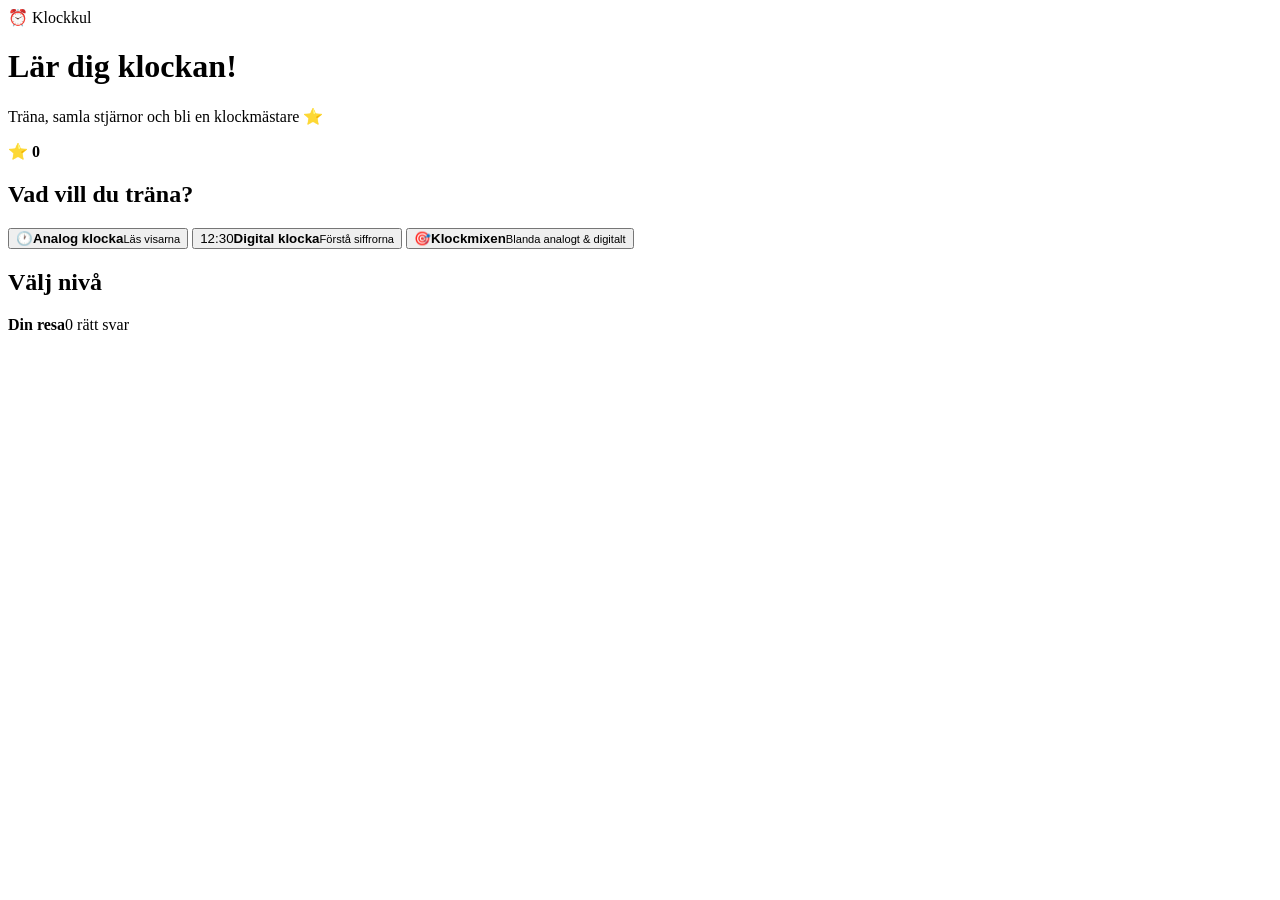
==== index.html @ 9bfde8e9 "Build first version of Lär dig klockan" ====
<!doctype html>
<html lang="sv"><head><meta charset="UTF-8"/><meta name="viewport" content="width=device-width,initial-scale=1.0"/><meta name="theme-color" content="#6c5ce7"/><title>Lär dig klockan</title><link rel="stylesheet" href="style.css"></head>
<body><main class="app">
<header><div><span class="pill">⏰ Klockkul</span><h1>Lär dig klockan!</h1><p>Träna, samla stjärnor och bli en klockmästare ⭐</p></div><div class="score">⭐ <b id="stars">0</b></div></header>
<section id="home">
<h2>Vad vill du träna?</h2><div class="cards">
<button class="mode" data-mode="analog"><span>🕐</span><b>Analog klocka</b><small>Läs visarna</small></button>
<button class="mode" data-mode="digital"><span>12:30</span><b>Digital klocka</b><small>Förstå siffrorna</small></button>
<button class="mode" data-mode="mix"><span>🎯</span><b>Klockmixen</b><small>Blanda analogt & digitalt</small></button>
</div>
<h2>Välj nivå</h2><div class="levels" id="levels"></div>
<div class="progress"><div><b>Din resa</b><span id="progressText">0 rätt svar</span></div><div class="bar"><i id="bar"></i></div></div>
</section>
<section id="game" hidden><button class="back" id="back">← Tillbaka</button><div class="gamecard"><div class="gamehead"><span id="levelName"></span><span>⭐ <b id="gameStars">0</b></span></div><h2 id="question">Vad är klockan?</h2><div id="clockArea"></div><div id="answers" class="answers"></div><p id="feedback" class="feedback"></p><button id="next" class="next" hidden>Nästa →</button></div></section>
</main><script src="app.js"></script></body></html>
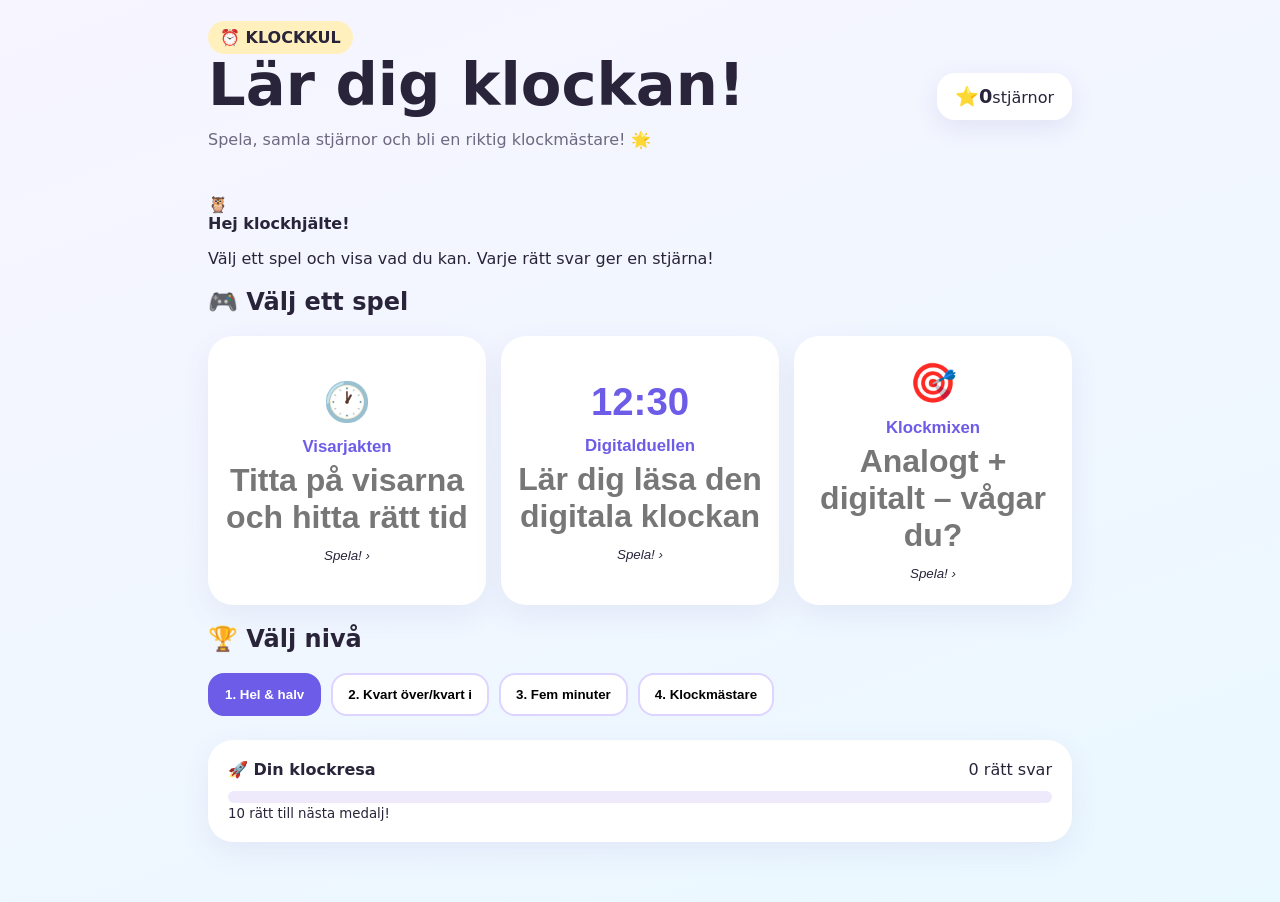
==== commit 4b038da5: "Make Klockkul more playful and child-friendly" ====
--- a/index.html
+++ b/index.html
@@ -1,15 +1,18 @@
 <!doctype html>
-<html lang="sv"><head><meta charset="UTF-8"/><meta name="viewport" content="width=device-width,initial-scale=1.0"/><meta name="theme-color" content="#6c5ce7"/><title>Lär dig klockan</title><link rel="stylesheet" href="style.css"></head>
-<body><main class="app">
-<header><div><span class="pill">⏰ Klockkul</span><h1>Lär dig klockan!</h1><p>Träna, samla stjärnor och bli en klockmästare ⭐</p></div><div class="score">⭐ <b id="stars">0</b></div></header>
+<html lang="sv"><head><meta charset="UTF-8"/><meta name="viewport" content="width=device-width,initial-scale=1.0"/><meta name="theme-color" content="#7458e8"/><title>Klockkul – Lär dig klockan</title><link rel="stylesheet" href="style.css"></head>
+<body>
+<div id="confetti" aria-hidden="true"></div>
+<main class="app">
+<header><div><span class="pill">⏰ KLOCKKUL</span><h1>Lär dig klockan!</h1><p>Spela, samla stjärnor och bli en riktig klockmästare! 🌟</p></div><div class="score" title="Dina stjärnor"><span>⭐</span><b id="stars">0</b><small>stjärnor</small></div></header>
 <section id="home">
-<h2>Vad vill du träna?</h2><div class="cards">
-<button class="mode" data-mode="analog"><span>🕐</span><b>Analog klocka</b><small>Läs visarna</small></button>
-<button class="mode" data-mode="digital"><span>12:30</span><b>Digital klocka</b><small>Förstå siffrorna</small></button>
-<button class="mode" data-mode="mix"><span>🎯</span><b>Klockmixen</b><small>Blanda analogt & digitalt</small></button>
+<div class="hero"><div class="mascot">🦉</div><div><b>Hej klockhjälte!</b><p>Välj ett spel och visa vad du kan. Varje rätt svar ger en stjärna!</p></div></div>
+<h2>🎮 Välj ett spel</h2><div class="cards">
+<button class="mode analog-card" data-mode="analog"><span class="modeIcon">🕐</span><span class="modeCopy"><b>Visarjakten</b><small>Titta på visarna och hitta rätt tid</small></span><em>Spela! ›</em></button>
+<button class="mode digital-card" data-mode="digital"><span class="digitalIcon">12:30</span><span class="modeCopy"><b>Digitalduellen</b><small>Lär dig läsa den digitala klockan</small></span><em>Spela! ›</em></button>
+<button class="mode mix-card" data-mode="mix"><span class="modeIcon">🎯</span><span class="modeCopy"><b>Klockmixen</b><small>Analogt + digitalt – vågar du?</small></span><em>Spela! ›</em></button>
 </div>
-<h2>Välj nivå</h2><div class="levels" id="levels"></div>
-<div class="progress"><div><b>Din resa</b><span id="progressText">0 rätt svar</span></div><div class="bar"><i id="bar"></i></div></div>
+<h2>🏆 Välj nivå</h2><div class="levels" id="levels"></div>
+<div class="progress"><div><b>🚀 Din klockresa</b><span id="progressText">0 rätt svar</span></div><div class="bar"><i id="bar"></i></div><small id="journeyHint">10 rätt till nästa medalj!</small></div>
 </section>
-<section id="game" hidden><button class="back" id="back">← Tillbaka</button><div class="gamecard"><div class="gamehead"><span id="levelName"></span><span>⭐ <b id="gameStars">0</b></span></div><h2 id="question">Vad är klockan?</h2><div id="clockArea"></div><div id="answers" class="answers"></div><p id="feedback" class="feedback"></p><button id="next" class="next" hidden>Nästa →</button></div></section>
+<section id="game" hidden><button class="back" id="back">← Hem</button><div class="gamecard"><div class="gamehead"><span id="levelName"></span><span class="streak">🔥 <b id="streak">0</b></span><span>⭐ <b id="gameStars">0</b></span></div><div id="mascotGame" class="mascot gameMascot">🦉</div><h2 id="question">Vad är klockan?</h2><p class="help">Tryck på svaret som passar klockan.</p><div id="clockArea"></div><div id="answers" class="answers"></div><div id="feedback" class="feedback"></div><button id="next" class="next" hidden>Nästa klocka! 🚀</button></div></section>
 </main><script src="app.js"></script></body></html>
--- a/style.css
+++ b/style.css
@@ -0,0 +1 @@
+*{box-sizing:border-box}body{margin:0;font-family:system-ui,-apple-system,sans-serif;background:linear-gradient(160deg,#f7f5ff,#eaf8ff);color:#29243a;min-height:100vh}.app{max-width:900px;margin:auto;padding:28px 18px 60px}header{display:flex;justify-content:space-between;align-items:center;margin-bottom:30px}h1{font-size:clamp(2rem,7vw,3.7rem);margin:8px 0 2px;line-height:1}header p{color:#6e6880}.pill{background:#fff0bd;padding:7px 12px;border-radius:99px;font-weight:800}.score{background:white;padding:12px 18px;border-radius:18px;box-shadow:0 8px 25px #5c4ca31c;font-size:1.2rem}.cards{display:grid;grid-template-columns:repeat(3,1fr);gap:15px}.mode{border:0;background:white;border-radius:25px;padding:24px 12px;box-shadow:0 10px 30px #5c4ca315;cursor:pointer;color:inherit}.mode:hover,.mode.active{outline:4px solid #9e8cff}.mode span{display:block;font-size:2.4rem;font-weight:900;margin-bottom:12px;color:#6c5ce7}.mode b,.mode small{display:block}.mode b{font-size:1.05rem}.mode small{color:#777;margin-top:5px}.levels{display:flex;gap:10px;flex-wrap:wrap}.level{border:2px solid #ddd4ff;background:white;border-radius:16px;padding:12px 15px;font-weight:750;cursor:pointer}.level.active{background:#6c5ce7;color:white;border-color:#6c5ce7}.progress,.gamecard{background:white;border-radius:25px;padding:20px;margin-top:24px;box-shadow:0 10px 30px #5c4ca315}.progress>div:first-child{display:flex;justify-content:space-between}.bar{height:12px;background:#eeeafc;border-radius:20px;margin-top:12px;overflow:hidden}.bar i{display:block;height:100%;width:0;background:#6c5ce7;border-radius:20px}.back{border:0;background:transparent;font-weight:800;font-size:1rem;cursor:pointer}.gamecard{max-width:600px;margin:15px auto;text-align:center}.gamehead{display:flex;justify-content:space-between;color:#6c5ce7;font-weight:800}.clock{width:260px;height:260px;border:12px solid #302b45;border-radius:50%;margin:28px auto;position:relative;background:#fff}.num{position:absolute;left:50%;top:50%;font-weight:800;transform:translate(-50%,-50%) rotate(var(--a)) translateY(-105px) rotate(calc(-1*var(--a)))}.hand{position:absolute;left:50%;bottom:50%;transform-origin:bottom;border-radius:10px}.hour{width:8px;height:68px;background:#6c5ce7}.minute{width:5px;height:96px;background:#24b6a5}.dot{position:absolute;width:18px;height:18px;background:#302b45;border-radius:50%;left:50%;top:50%;transform:translate(-50%,-50%)}.digital{font-size:4.5rem;font-weight:900;background:#29243a;color:#fff;padding:25px;border-radius:22px;margin:35px auto;width:max-content}.answers{display:grid;grid-template-columns:1fr 1fr;gap:10px}.answers button,.next{border:0;border-radius:16px;padding:15px;font-size:1.15rem;font-weight:800;cursor:pointer}.answers button{background:#f0edff;color:#41386a}.answers button:hover{background:#ddd5ff}.feedback{min-height:28px;font-weight:800}.next{background:#6c5ce7;color:white;padding:14px 30px}@media(max-width:620px){.cards{grid-template-columns:1fr}.mode{display:grid;grid-template-columns:65px 1fr;text-align:left}.mode span{grid-row:1/3}.clock{width:230px;height:230px}.num{transform:translate(-50%,-50%) rotate(var(--a)) translateY(-90px) rotate(calc(-1*var(--a)))}.answers{grid-template-columns:1fr}}
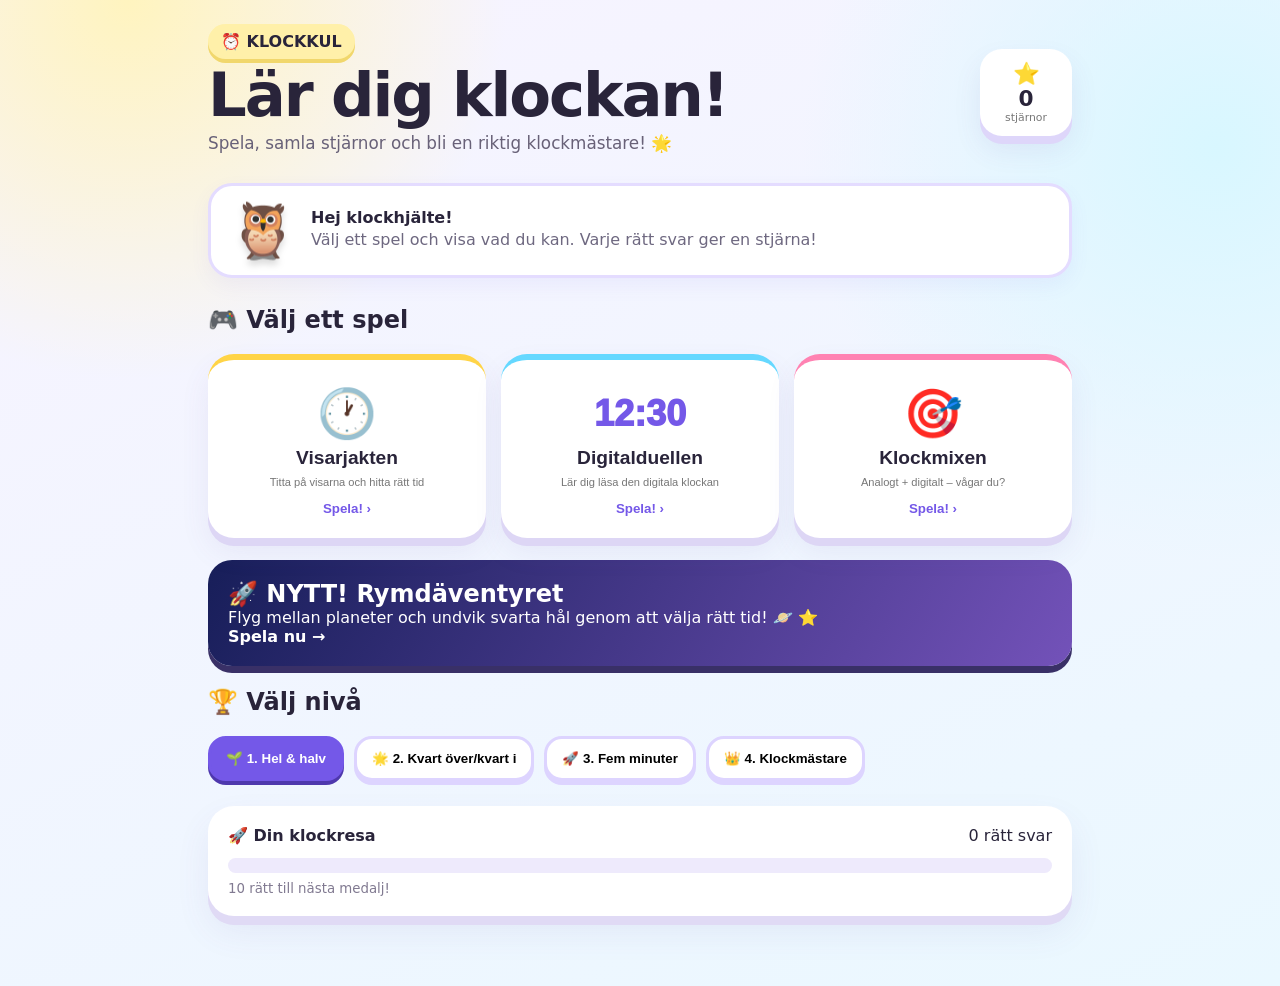
==== commit e93b5b41: "Link new space game from Klockkul homepage" ====
--- a/index.html
+++ b/index.html
@@ -11,7 +11,7 @@
 <button class="mode digital-card" data-mode="digital"><span class="digitalIcon">12:30</span><span class="modeCopy"><b>Digitalduellen</b><small>Lär dig läsa den digitala klockan</small></span><em>Spela! ›</em></button>
 <button class="mode mix-card" data-mode="mix"><span class="modeIcon">🎯</span><span class="modeCopy"><b>Klockmixen</b><small>Analogt + digitalt – vågar du?</small></span><em>Spela! ›</em></button>
 </div>
-<h2>🏆 Välj nivå</h2><div class="levels" id="levels"></div>
+<a href="space.html" style="display:block;margin:22px 0;padding:20px;border-radius:24px;background:linear-gradient(120deg,#171e59,#7352b9);color:white;text-decoration:none;box-shadow:0 7px 0 #393067"><strong style="font-size:1.5rem">🚀 NYTT! Rymdäventyret</strong><br><span>Flyg mellan planeter och undvik svarta hål genom att välja rätt tid! 🪐 ⭐</span><br><b>Spela nu →</b></a><h2>🏆 Välj nivå</h2><div class="levels" id="levels"></div>
 <div class="progress"><div><b>🚀 Din klockresa</b><span id="progressText">0 rätt svar</span></div><div class="bar"><i id="bar"></i></div><small id="journeyHint">10 rätt till nästa medalj!</small></div>
 </section>
 <section id="game" hidden><button class="back" id="back">← Hem</button><div class="gamecard"><div class="gamehead"><span id="levelName"></span><span class="streak">🔥 <b id="streak">0</b></span><span>⭐ <b id="gameStars">0</b></span></div><div id="mascotGame" class="mascot gameMascot">🦉</div><h2 id="question">Vad är klockan?</h2><p class="help">Tryck på svaret som passar klockan.</p><div id="clockArea"></div><div id="answers" class="answers"></div><div id="feedback" class="feedback"></div><button id="next" class="next" hidden>Nästa klocka! 🚀</button></div></section>
--- a/style.css
+++ b/style.css
@@ -1 +1,5 @@
-*{box-sizing:border-box}body{margin:0;font-family:system-ui,-apple-system,sans-serif;background:linear-gradient(160deg,#f7f5ff,#eaf8ff);color:#29243a;min-height:100vh}.app{max-width:900px;margin:auto;padding:28px 18px 60px}header{display:flex;justify-content:space-between;align-items:center;margin-bottom:30px}h1{font-size:clamp(2rem,7vw,3.7rem);margin:8px 0 2px;line-height:1}header p{color:#6e6880}.pill{background:#fff0bd;padding:7px 12px;border-radius:99px;font-weight:800}.score{background:white;padding:12px 18px;border-radius:18px;box-shadow:0 8px 25px #5c4ca31c;font-size:1.2rem}.cards{display:grid;grid-template-columns:repeat(3,1fr);gap:15px}.mode{border:0;background:white;border-radius:25px;padding:24px 12px;box-shadow:0 10px 30px #5c4ca315;cursor:pointer;color:inherit}.mode:hover,.mode.active{outline:4px solid #9e8cff}.mode span{display:block;font-size:2.4rem;font-weight:900;margin-bottom:12px;color:#6c5ce7}.mode b,.mode small{display:block}.mode b{font-size:1.05rem}.mode small{color:#777;margin-top:5px}.levels{display:flex;gap:10px;flex-wrap:wrap}.level{border:2px solid #ddd4ff;background:white;border-radius:16px;padding:12px 15px;font-weight:750;cursor:pointer}.level.active{background:#6c5ce7;color:white;border-color:#6c5ce7}.progress,.gamecard{background:white;border-radius:25px;padding:20px;margin-top:24px;box-shadow:0 10px 30px #5c4ca315}.progress>div:first-child{display:flex;justify-content:space-between}.bar{height:12px;background:#eeeafc;border-radius:20px;margin-top:12px;overflow:hidden}.bar i{display:block;height:100%;width:0;background:#6c5ce7;border-radius:20px}.back{border:0;background:transparent;font-weight:800;font-size:1rem;cursor:pointer}.gamecard{max-width:600px;margin:15px auto;text-align:center}.gamehead{display:flex;justify-content:space-between;color:#6c5ce7;font-weight:800}.clock{width:260px;height:260px;border:12px solid #302b45;border-radius:50%;margin:28px auto;position:relative;background:#fff}.num{position:absolute;left:50%;top:50%;font-weight:800;transform:translate(-50%,-50%) rotate(var(--a)) translateY(-105px) rotate(calc(-1*var(--a)))}.hand{position:absolute;left:50%;bottom:50%;transform-origin:bottom;border-radius:10px}.hour{width:8px;height:68px;background:#6c5ce7}.minute{width:5px;height:96px;background:#24b6a5}.dot{position:absolute;width:18px;height:18px;background:#302b45;border-radius:50%;left:50%;top:50%;transform:translate(-50%,-50%)}.digital{font-size:4.5rem;font-weight:900;background:#29243a;color:#fff;padding:25px;border-radius:22px;margin:35px auto;width:max-content}.answers{display:grid;grid-template-columns:1fr 1fr;gap:10px}.answers button,.next{border:0;border-radius:16px;padding:15px;font-size:1.15rem;font-weight:800;cursor:pointer}.answers button{background:#f0edff;color:#41386a}.answers button:hover{background:#ddd5ff}.feedback{min-height:28px;font-weight:800}.next{background:#6c5ce7;color:white;padding:14px 30px}@media(max-width:620px){.cards{grid-template-columns:1fr}.mode{display:grid;grid-template-columns:65px 1fr;text-align:left}.mode span{grid-row:1/3}.clock{width:230px;height:230px}.num{transform:translate(-50%,-50%) rotate(var(--a)) translateY(-90px) rotate(calc(-1*var(--a)))}.answers{grid-template-columns:1fr}}+*{box-sizing:border-box}body{margin:0;font-family:ui-rounded,"Arial Rounded MT Bold",system-ui,-apple-system,sans-serif;background:radial-gradient(circle at 10% 0,#fff4bf 0,transparent 25%),radial-gradient(circle at 95% 15%,#d8f7ff 0,transparent 28%),linear-gradient(155deg,#f8f3ff,#eaf8ff);color:#29243a;min-height:100vh}.app{max-width:900px;margin:auto;padding:24px 18px 70px}header{display:flex;justify-content:space-between;align-items:center;gap:15px;margin-bottom:22px}h1{font-size:clamp(2.1rem,7vw,3.8rem);margin:8px 0 5px;line-height:.95;letter-spacing:-2px}header p{color:#686178;margin:8px 0;font-size:1.05rem}.pill{display:inline-block;background:#fff0a9;padding:8px 13px;border-radius:99px;font-weight:900;box-shadow:0 4px 0 #f1d76c}.score{min-width:92px;background:#fff;padding:12px 16px;border-radius:22px;box-shadow:0 8px 0 #ded6fa,0 14px 28px #5c4ca318;text-align:center;font-size:1.35rem}.score span,.score b,.score small{display:block}.score small{font-size:.68rem;color:#777}.hero{display:flex;align-items:center;gap:14px;background:#fff;border:3px solid #e4dcff;border-radius:24px;padding:13px 18px;margin:12px 0 28px;box-shadow:0 8px 20px #6c5ce711}.hero p{margin:3px 0;color:#6e6880}.mascot{font-size:3.4rem;filter:drop-shadow(0 5px 3px #0002);animation:float 2.2s ease-in-out infinite}.cards{display:grid;grid-template-columns:repeat(3,1fr);gap:15px}.mode{border:0;background:white;border-radius:26px;padding:22px 15px;box-shadow:0 8px 0 #ddd6f5,0 14px 30px #5c4ca315;cursor:pointer;color:inherit;position:relative;transition:.15s;min-height:180px}.mode:active{transform:translateY(5px);box-shadow:0 3px 0 #ddd6f5}.modeIcon,.digitalIcon{display:flex;height:65px;align-items:center;justify-content:center;font-size:3rem;font-weight:950;color:#7458e8}.digitalIcon{font-size:2.25rem;white-space:nowrap}.modeCopy b,.modeCopy small{display:block}.modeCopy b{font-size:1.2rem}.modeCopy small{color:#777;margin:6px 0 12px;line-height:1.3}.mode em{font-style:normal;font-weight:900;color:#7458e8}.analog-card{border-top:6px solid #ffd447}.digital-card{border-top:6px solid #65d8ff}.mix-card{border-top:6px solid #ff82b2}.levels{display:flex;gap:10px;flex-wrap:wrap}.level{border:3px solid #ddd4ff;background:#fff;border-radius:18px;padding:12px 15px;font-weight:850;cursor:pointer;box-shadow:0 4px 0 #ddd4ff}.level.active{background:#7458e8;color:white;border-color:#7458e8;box-shadow:0 4px 0 #4e38ad}.progress,.gamecard{background:#fff;border-radius:26px;padding:20px;margin-top:25px;box-shadow:0 9px 0 #e0daf5,0 16px 35px #5c4ca315}.progress>div:first-child{display:flex;justify-content:space-between}.progress>small{display:block;margin-top:8px;color:#817a91}.bar{height:15px;background:#eeeafc;border-radius:20px;margin-top:13px;overflow:hidden}.bar i{display:block;height:100%;width:0;background:linear-gradient(90deg,#7458e8,#35c7c0);border-radius:20px;transition:width .5s}.back{border:0;background:#fff;border-radius:15px;padding:10px 14px;font-weight:850;font-size:1rem;cursor:pointer;box-shadow:0 4px 0 #ddd6f5}.gamecard{max-width:620px;margin:18px auto;text-align:center}.gamehead{display:flex;justify-content:space-between;align-items:center;color:#7458e8;font-weight:900;background:#f6f2ff;padding:10px;border-radius:15px}.streak{color:#ef6b3a}.gameMascot{font-size:2.8rem;margin-top:10px}.gamecard h2{font-size:1.65rem;margin:4px 0}.help{color:#777;margin:3px 0}.clock{width:260px;height:260px;border:11px solid #302b45;border-radius:50%;margin:22px auto;position:relative;background:#fffdf6;box-shadow:0 8px 0 #dcd7e8,0 13px 25px #0001}.num{position:absolute;left:50%;top:50%;font-weight:900;font-size:1.05rem;transform:translate(-50%,-50%) rotate(var(--a)) translateY(-105px) rotate(calc(-1*var(--a)))}.hand{position:absolute;left:50%;bottom:50%;transform-origin:bottom;border-radius:10px}.hour{width:9px;height:67px;background:#7458e8}.minute{width:6px;height:96px;background:#22b8aa}.dot{position:absolute;width:20px;height:20px;background:#302b45;border:4px solid #fff;border-radius:50%;left:50%;top:50%;transform:translate(-50%,-50%)}.digital{font-size:4.5rem;font-weight:950;background:#29243a;color:#fff;padding:24px 28px;border:6px solid #65d8ff;border-radius:24px;margin:28px auto;width:max-content;box-shadow:0 8px 0 #bdefff}.answers{display:grid;grid-template-columns:1fr 1fr;gap:12px}.answers button,.next{border:0;border-radius:18px;padding:16px;font-size:1.18rem;font-weight:900;cursor:pointer}.answers button{background:#f1edff;color:#41386a;box-shadow:0 5px 0 #d8cff9;transition:.12s}.answers button:active{transform:translateY(3px);box-shadow:0 2px 0 #d8cff9}.answers button.correct{background:#c9f6df;box-shadow:0 5px 0 #83dbad}.answers button.wrong{background:#ffd7d7;box-shadow:0 5px 0 #f1a6a6}.feedback{min-height:48px;font-weight:900;font-size:1.12rem;padding:10px}.feedback.good{color:#14865b}.feedback.try{color:#a64d3e}.next{background:#7458e8;color:white;padding:15px 30px;box-shadow:0 6px 0 #4e38ad}.pop{animation:pop .45s ease}.shake{animation:shake .35s ease}#confetti{position:fixed;inset:0;pointer-events:none;z-index:10;overflow:hidden}.confetti{position:absolute;top:-20px;font-size:20px;animation:fall 1.4s linear forwards}@keyframes float{50%{transform:translateY(-6px) rotate(3deg)}}@keyframes pop{50%{transform:scale(1.12)}}@keyframes shake{25%{transform:translateX(-7px)}50%{transform:translateX(7px)}75%{transform:translateX(-4px)}}@keyframes fall{to{transform:translateY(105vh) rotate(500deg);opacity:.4}}@media(max-width:620px){.app{padding:20px 14px 60px}header{align-items:flex-start}header p{font-size:.95rem}.score{min-width:78px;padding:10px}h2{font-size:1.45rem}.cards{grid-template-columns:1fr}.mode{min-height:0;display:grid;grid-template-columns:78px 1fr 55px;align-items:center;text-align:left;padding:15px 12px}.modeIcon,.digitalIcon{grid-row:1;height:auto;font-size:2.6rem}.digitalIcon{font-size:1.5rem}.modeCopy small{margin:4px 0 0}.mode em{text-align:right;font-size:.85rem}.hero{padding:10px 12px}.mascot{font-size:2.7rem}.clock{width:230px;height:230px}.num{transform:translate(-50%,-50%) rotate(var(--a)) translateY(-90px) rotate(calc(-1*var(--a)))}.answers{grid-template-columns:1fr}.digital{font-size:3.7rem}.levels{display:grid;grid-template-columns:1fr 1fr}.level{padding:11px 8px;font-size:.9rem}}
+/* Important: HTML hidden attribute must always win over component display rules */
+[hidden]{display:none!important}
+
+.digitalQuestion{margin:24px auto;padding:20px 18px;max-width:420px;background:#fff7cf;border:4px solid #ffd447;border-radius:22px;font-size:1.15rem;font-weight:800;box-shadow:0 6px 0 #f0d36b}.digitalQuestion span{display:block;margin-top:5px;font-size:1.65rem;color:#41386a}
